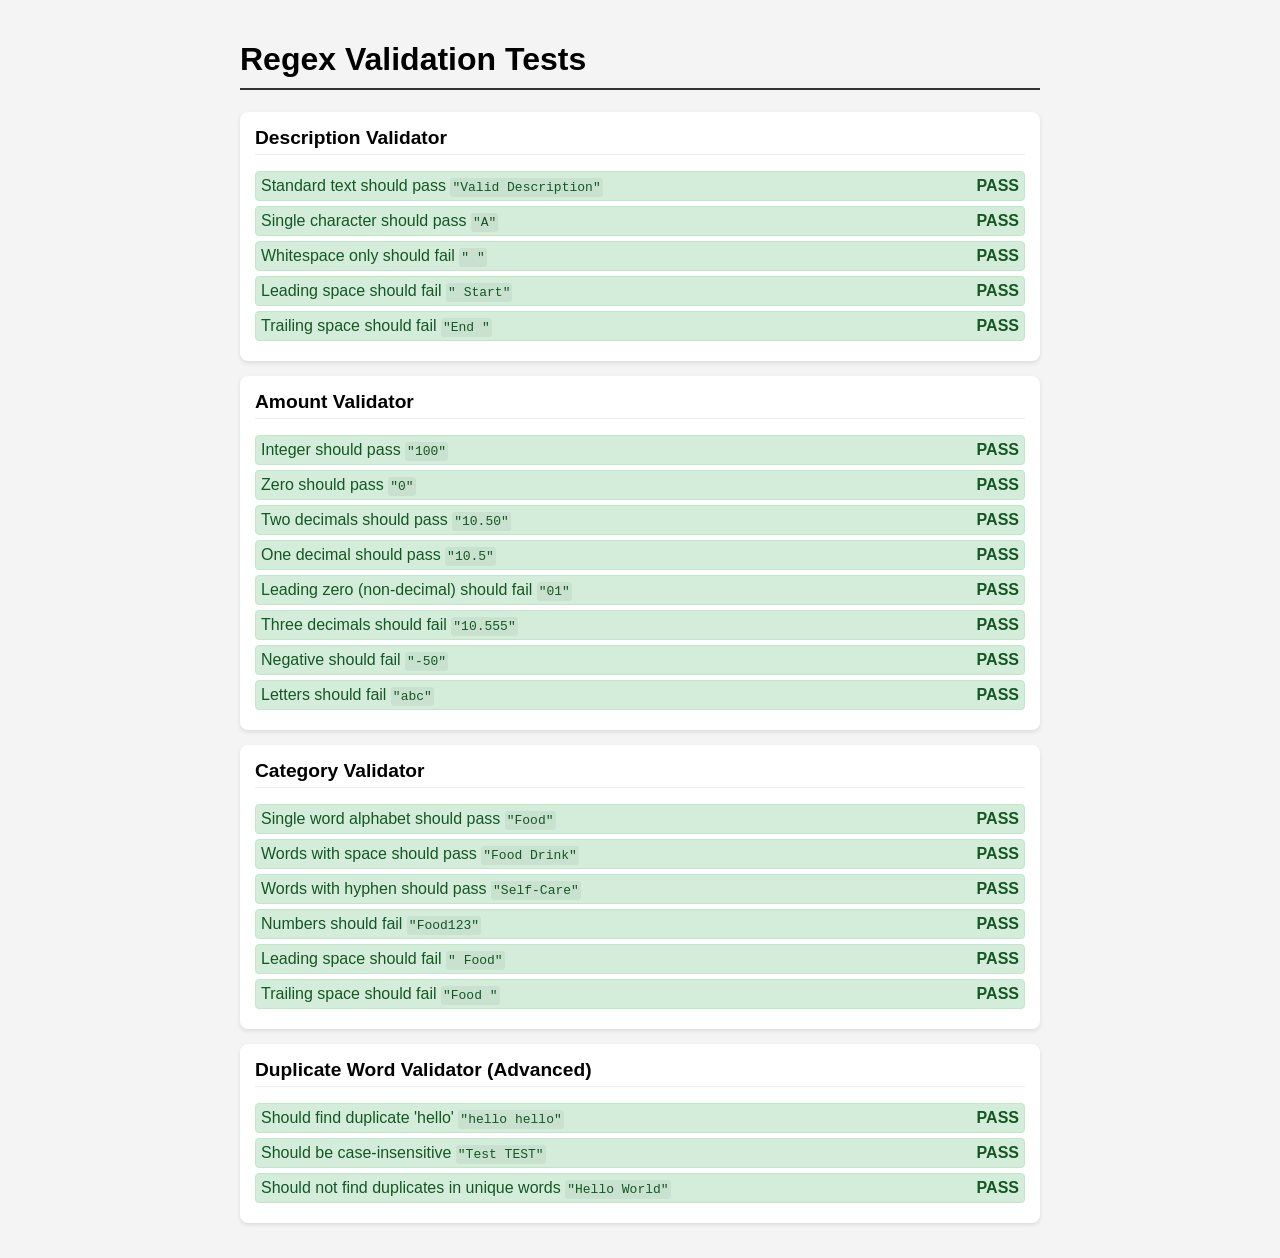
==== tests.html @ 07dc6d62 "feat: Establish core application structure, implement add transaction functionality with client-side" ====
<!DOCTYPE html>
<html lang="en">

<head>
    <meta charset="UTF-8">
    <meta name="viewport" content="width=device-width, initial-scale=1.0">
    <title>Validator Tests - Student Finance Tracker</title>
    <style>
        body {
            font-family: 'Segoe UI', Tahoma, Geneva, Verdana, sans-serif;
            padding: 20px;
            max-width: 800px;
            margin: 0 auto;
            background-color: #f4f4f4;
        }

        h1 {
            border-bottom: 2px solid #333;
            padding-bottom: 10px;
        }

        .test-group {
            background: white;
            padding: 15px;
            border-radius: 8px;
            margin-bottom: 15px;
            box-shadow: 0 2px 4px rgba(0, 0, 0, 0.1);
        }

        .test-group h2 {
            margin-top: 0;
            border-bottom: 1px solid #eee;
            padding-bottom: 5px;
            font-size: 1.2rem;
        }

        .test-case {
            margin: 5px 0;
            padding: 5px;
            border-radius: 4px;
            display: flex;
            justify-content: space-between;
        }

        .pass {
            background-color: #d4edda;
            color: #155724;
            border: 1px solid #c3e6cb;
        }

        .fail {
            background-color: #f8d7da;
            color: #721c24;
            border: 1px solid #f5c6cb;
        }

        .status {
            font-weight: bold;
        }
    </style>
</head>

<body>
    <h1>Regex Validation Tests</h1>
    <div id="results"></div>

    <script type="module">
        import { descriptionRegex, amountRegex, categoryRegex, currencyRegex, duplicateWordRegex } from './scripts/validators.js';

        const resultsDiv = document.getElementById('results');

        function createGroup(title) {
            const group = document.createElement('div');
            group.className = 'test-group';
            group.innerHTML = `<h2>${title}</h2>`;
            resultsDiv.appendChild(group);
            return group;
        }

        function assert(group, condition, description, value = "") {
            const div = document.createElement('div');
            const statusText = condition ? 'PASS' : 'FAIL';
            div.className = `test-case ${condition ? 'pass' : 'fail'}`;
            div.innerHTML = `
                <span>${description} <code style="background:rgba(0,0,0,0.05);padding:2px;border-radius:3px;">"${value}"</code></span>
                <span class="status">${statusText}</span>
            `;
            group.appendChild(div);
        }

        // --- Description Tests ---
        // Regex: /^\S(?:.*\S)?$/ (Non-empty, trimmed)
        const descGroup = createGroup('Description Validator');
        assert(descGroup, descriptionRegex.test("Valid Description"), "Standard text should pass", "Valid Description");
        assert(descGroup, descriptionRegex.test("A"), "Single character should pass", "A");
        assert(descGroup, !descriptionRegex.test(" "), "Whitespace only should fail", " ");
        assert(descGroup, !descriptionRegex.test("  Start"), "Leading space should fail", "  Start");
        assert(descGroup, !descriptionRegex.test("End  "), "Trailing space should fail", "End  ");

        // --- Amount Tests ---
        // Regex: /^(0|[1-9]\d*)(\.\d{1,2})?$/
        const amountGroup = createGroup('Amount Validator');
        assert(amountGroup, amountRegex.test("100"), "Integer should pass", "100");
        assert(amountGroup, amountRegex.test("0"), "Zero should pass", "0");
        assert(amountGroup, amountRegex.test("10.50"), "Two decimals should pass", "10.50");
        assert(amountGroup, amountRegex.test("10.5"), "One decimal should pass", "10.5");
        assert(amountGroup, !amountRegex.test("01"), "Leading zero (non-decimal) should fail", "01");
        assert(amountGroup, !amountRegex.test("10.555"), "Three decimals should fail", "10.555");
        assert(amountGroup, !amountRegex.test("-50"), "Negative should fail", "-50");
        assert(amountGroup, !amountRegex.test("abc"), "Letters should fail", "abc");

        // --- Category Tests ---
        // Regex: /^[A-Za-z]+(?:[ -][A-Za-z]+)*$/
        const catGroup = createGroup('Category Validator');
        assert(catGroup, categoryRegex.test("Food"), "Single word alphabet should pass", "Food");
        assert(catGroup, categoryRegex.test("Food Drink"), "Words with space should pass", "Food Drink");
        assert(catGroup, categoryRegex.test("Self-Care"), "Words with hyphen should pass", "Self-Care");
        assert(catGroup, !categoryRegex.test("Food123"), "Numbers should fail", "Food123");
        assert(catGroup, !categoryRegex.test(" Food"), "Leading space should fail", " Food");
        assert(catGroup, !categoryRegex.test("Food "), "Trailing space should fail", "Food ");

        // --- Duplicate Word Tests ---
        // Regex: /\b(\w+)\s+\1\b/i
        const dupGroup = createGroup('Duplicate Word Validator (Advanced)');
        // Note: verify if test() returns true for duplicates or valid strings.
        // Usually, validation regex returns TRUE if VALID. 
        // But duplicateWordRegex usually MATCHES the error.
        // So `duplicateWordRegex.test("hello hello")` should be true (meaning duplicate found).
        // If we want "isValid", it should be !test().
        // For the purpose of testing the REGEX itself, we assert it MATCHES duplicates.
        assert(dupGroup, duplicateWordRegex.test("hello hello"), "Should find duplicate 'hello'", "hello hello");
        assert(dupGroup, duplicateWordRegex.test("Test TEST"), "Should be case-insensitive", "Test TEST");
        assert(dupGroup, !duplicateWordRegex.test("Hello World"), "Should not find duplicates in unique words", "Hello World");

    </script>
</body>

</html>
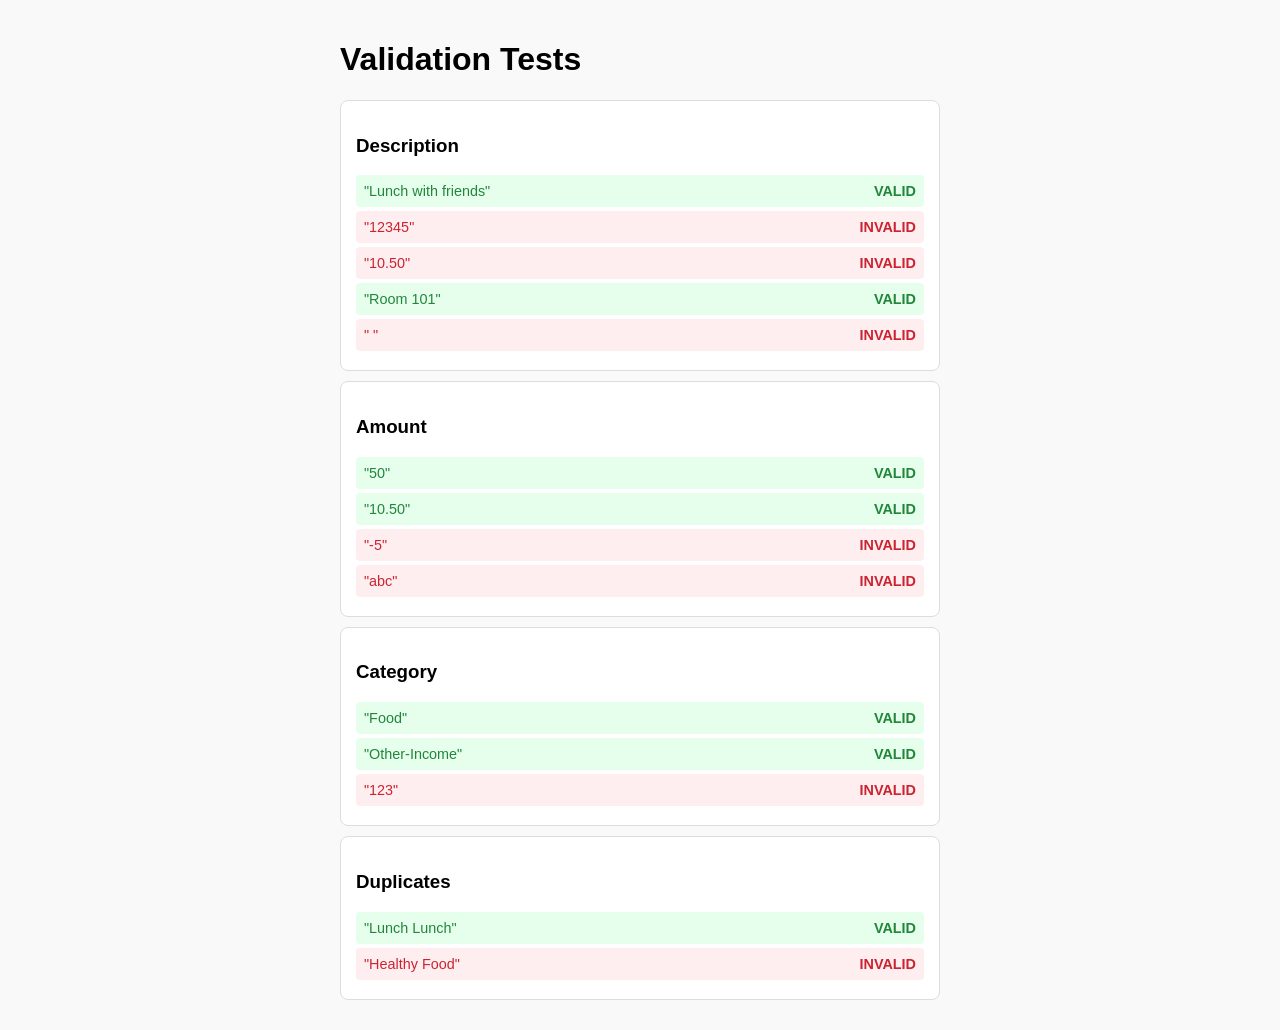
==== commit 12b5d22a: "feat: enhance README, and refactor validation tests." ====
--- a/tests.html
+++ b/tests.html
@@ -4,134 +4,138 @@
 <head>
     <meta charset="UTF-8">
     <meta name="viewport" content="width=device-width, initial-scale=1.0">
-    <title>Validator Tests - Student Finance Tracker</title>
+    <title>Validation Tests</title>
+
     <style>
         body {
-            font-family: 'Segoe UI', Tahoma, Geneva, Verdana, sans-serif;
+            font-family: sans-serif;
             padding: 20px;
-            max-width: 800px;
+            max-width: 600px;
             margin: 0 auto;
-            background-color: #f4f4f4;
+            background: #f9f9f9;
         }
 
-        h1 {
-            border-bottom: 2px solid #333;
-            padding-bottom: 10px;
+        .group {
+            background: #fff;
+            padding: 15px;
+            border-radius: 8px;
+            margin-bottom: 10px;
+            border: 1px solid #ddd;
         }
 
-        .test-group {
-            background: white;
-            padding: 15px;
-            border-radius: 8px;
-            margin-bottom: 15px;
-            box-shadow: 0 2px 4px rgba(0, 0, 0, 0.1);
-        }
-
-        .test-group h2 {
-            margin-top: 0;
-            border-bottom: 1px solid #eee;
-            padding-bottom: 5px;
-            font-size: 1.2rem;
-        }
-
-        .test-case {
-            margin: 5px 0;
-            padding: 5px;
+        .test {
+            padding: 8px;
+            margin: 4px 0;
             border-radius: 4px;
             display: flex;
             justify-content: space-between;
+            font-size: 0.9rem;
         }
 
-        .pass {
-            background-color: #d4edda;
-            color: #155724;
-            border: 1px solid #c3e6cb;
+        .valid {
+            background: #e6ffed;
+            color: #22863a;
         }
 
-        .fail {
-            background-color: #f8d7da;
-            color: #721c24;
-            border: 1px solid #f5c6cb;
+        .invalid {
+            background: #ffeef0;
+            color: #cb2431;
         }
 
-        .status {
-            font-weight: bold;
+        code {
+            background: rgba(0, 0, 0, 0.05);
+            padding: 2px 4px;
+            border-radius: 3px;
         }
     </style>
 </head>
 
 <body>
-    <h1>Regex Validation Tests</h1>
+    <h1>Validation Tests</h1>
     <div id="results"></div>
 
-    <script type="module">
-        import { descriptionRegex, amountRegex, categoryRegex, currencyRegex, duplicateWordRegex } from './scripts/validators.js';
+    <script>
+        const regex = {
+            // Must contain at least one letter
+            description: /^(?=.*[A-Za-z])[A-Za-z0-9 .,!?-]+$/,
 
-        const resultsDiv = document.getElementById('results');
+            // Positive numbers only with optional 1-2 decimals
+            amount: /^(0|[1-9]\d*)(\.\d{1,2})?$/,
 
-        function createGroup(title) {
-            const group = document.createElement('div');
-            group.className = 'test-group';
-            group.innerHTML = `<h2>${title}</h2>`;
-            resultsDiv.appendChild(group);
-            return group;
-        }
+            // Letters only, words separated by space or hyphen
+            category: /^[A-Za-z]+(?:[ -][A-Za-z]+)*$/,
 
-        function assert(group, condition, description, value = "") {
+            // Detect duplicate consecutive words
+            duplicates: /\b(\w+)\s+\1\b/i
+        };
+
+        const tests = [
+            {
+                name: "Description",
+                regex: regex.description,
+                cases: [
+                    "Lunch with friends",
+                    "12345",
+                    "10.50",
+                    "Room 101",
+                    "   "
+                ]
+            },
+            {
+                name: "Amount",
+                regex: regex.amount,
+                cases: [
+                    "50",
+                    "10.50",
+                    "-5",
+                    "abc"
+                ]
+            },
+            {
+                name: "Category",
+                regex: regex.category,
+                cases: [
+                    "Food",
+                    "Other-Income",
+                    "123"
+                ]
+            },
+            {
+                name: "Duplicates",
+                regex: regex.duplicates,
+                cases: [
+                    "Lunch Lunch",
+                    "Healthy Food"
+                ]
+            }
+        ];
+
+        const container = document.getElementById('results');
+
+        tests.forEach(group => {
             const div = document.createElement('div');
-            const statusText = condition ? 'PASS' : 'FAIL';
-            div.className = `test-case ${condition ? 'pass' : 'fail'}`;
-            div.innerHTML = `
-                <span>${description} <code style="background:rgba(0,0,0,0.05);padding:2px;border-radius:3px;">"${value}"</code></span>
-                <span class="status">${statusText}</span>
-            `;
-            group.appendChild(div);
-        }
+            div.className = 'group';
+            div.innerHTML = `<h3>${group.name}</h3>`;
 
-        // --- Description Tests ---
-        // Regex: /^\S(?:.*\S)?$/ (Non-empty, trimmed)
-        const descGroup = createGroup('Description Validator');
-        assert(descGroup, descriptionRegex.test("Valid Description"), "Standard text should pass", "Valid Description");
-        assert(descGroup, descriptionRegex.test("A"), "Single character should pass", "A");
-        assert(descGroup, !descriptionRegex.test(" "), "Whitespace only should fail", " ");
-        assert(descGroup, !descriptionRegex.test("  Start"), "Leading space should fail", "  Start");
-        assert(descGroup, !descriptionRegex.test("End  "), "Trailing space should fail", "End  ");
+            group.cases.forEach(value => {
 
-        // --- Amount Tests ---
-        // Regex: /^(0|[1-9]\d*)(\.\d{1,2})?$/
-        const amountGroup = createGroup('Amount Validator');
-        assert(amountGroup, amountRegex.test("100"), "Integer should pass", "100");
-        assert(amountGroup, amountRegex.test("0"), "Zero should pass", "0");
-        assert(amountGroup, amountRegex.test("10.50"), "Two decimals should pass", "10.50");
-        assert(amountGroup, amountRegex.test("10.5"), "One decimal should pass", "10.5");
-        assert(amountGroup, !amountRegex.test("01"), "Leading zero (non-decimal) should fail", "01");
-        assert(amountGroup, !amountRegex.test("10.555"), "Three decimals should fail", "10.555");
-        assert(amountGroup, !amountRegex.test("-50"), "Negative should fail", "-50");
-        assert(amountGroup, !amountRegex.test("abc"), "Letters should fail", "abc");
+                const trimmedValue = value.trim();
 
-        // --- Category Tests ---
-        // Regex: /^[A-Za-z]+(?:[ -][A-Za-z]+)*$/
-        const catGroup = createGroup('Category Validator');
-        assert(catGroup, categoryRegex.test("Food"), "Single word alphabet should pass", "Food");
-        assert(catGroup, categoryRegex.test("Food Drink"), "Words with space should pass", "Food Drink");
-        assert(catGroup, categoryRegex.test("Self-Care"), "Words with hyphen should pass", "Self-Care");
-        assert(catGroup, !categoryRegex.test("Food123"), "Numbers should fail", "Food123");
-        assert(catGroup, !categoryRegex.test(" Food"), "Leading space should fail", " Food");
-        assert(catGroup, !categoryRegex.test("Food "), "Trailing space should fail", "Food ");
+                // Create fresh regex instance (safe)
+                const pattern = new RegExp(group.regex.source, group.regex.flags);
 
-        // --- Duplicate Word Tests ---
-        // Regex: /\b(\w+)\s+\1\b/i
-        const dupGroup = createGroup('Duplicate Word Validator (Advanced)');
-        // Note: verify if test() returns true for duplicates or valid strings.
-        // Usually, validation regex returns TRUE if VALID. 
-        // But duplicateWordRegex usually MATCHES the error.
-        // So `duplicateWordRegex.test("hello hello")` should be true (meaning duplicate found).
-        // If we want "isValid", it should be !test().
-        // For the purpose of testing the REGEX itself, we assert it MATCHES duplicates.
-        assert(dupGroup, duplicateWordRegex.test("hello hello"), "Should find duplicate 'hello'", "hello hello");
-        assert(dupGroup, duplicateWordRegex.test("Test TEST"), "Should be case-insensitive", "Test TEST");
-        assert(dupGroup, !duplicateWordRegex.test("Hello World"), "Should not find duplicates in unique words", "Hello World");
+                const isValid = pattern.test(trimmedValue);
 
+                div.innerHTML += `
+                    <div class="test ${isValid ? 'valid' : 'invalid'}">
+                        <span>"${value}"</span>
+                        <b>${isValid ? 'VALID' : 'INVALID'}</b>
+                    </div>
+                `;
+            });
+
+            container.appendChild(div);
+        });
     </script>
 </body>
 
